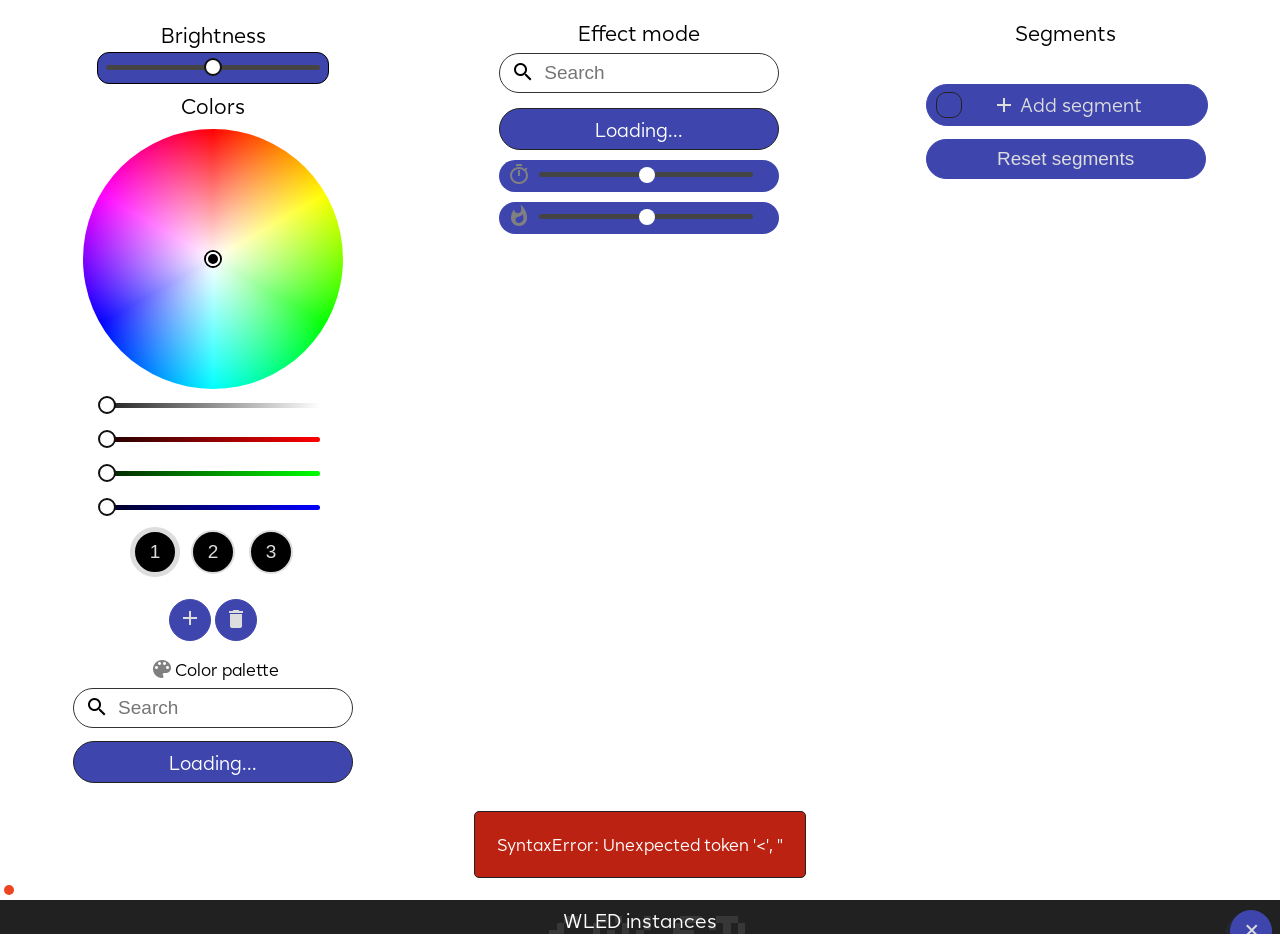
==== Firmware-Development/Ezlopi/components/led_server/data/index.htm @ 2c8d5867 "Add: Brotli compressor script" ====
<!DOCTYPE html>
<html lang="en">
<head>
	<meta name="viewport" content="width=device-width, initial-scale=1, minimum-scale=1">
	<meta charset="utf-8">
	<meta name="theme-color" content="#222222">
	<meta content="yes" name="apple-mobile-web-app-capable">
	<link rel="shortcut icon" href="[data-uri]"/>
	<title>WLED</title>
	<link id="dynamic-css" rel="stylesheet" href="">
</head>
<body onload="onLoad()">

<div id="cv" class="overlay">Loading WLED UI...</div>
<noscript><div class="overlay" style="opacity:1;">Sorry, WLED UI needs JavaScript!</div></noscript>
<div id="bg"></div>

<div class="" id="top">
	<div class="">
		<div class="">
			<p id="buttonPower" onclick="togglePower()" class=""></p>
			<p id="buttonNl" onclick="toggleNl()"></p>
			<p id="buttonSync" onclick="toggleSync()"></p>
			<p id="buttonSr" onclick="toggleLiveview()"></p>
			<p id="buttonI" onclick="toggleInfo()"></p>
			<p id="buttonNodes" onclick="toggleNodes()"></p>
			<p onclick="window.location.href=getURL('/settings');"></p>
			<p id="buttonPcm" onclick="togglePcMode(true)"></p>
		</div>
		<iframe id="liveview" src="about:blank"></iframe>
	</div>
</div>

<div class ="container">
	<div id="Colors" class="tabcontent">
		<div id="briwrap">
			<p style="color: black;" class="hd">Brightness</p>
			<div class="slider">
				<!-- <i class="icons slider-icon" onclick="tglTheme()" style="transform: translateY(2px);">&#xe2a6;</i> -->
				<div style="border: 1px solid black; border-radius: 12px; background-color: #3e46ae;" class="sliderwrap il">
					<input id="sliderBri" onchange="setBri()" oninput="updateTrail(this)" max="255" min="1" type="range" value="128" />
					<div class="sliderdisplay"></div>
				</div>
				<output class="sliderbubble"></output>
			</div>
		</div>
		<p class="labels hd" id="modeLabel">Colors</p>
		<div id="picker" class="noslide"></div>
		<div id="hwrap" class="slider">
			<div tooltip="Hue" class="sliderwrap il">
				<input id="sliderH" class="noslide" oninput="fromH()" onchange="setColor(0)" max="359" min="0" type="range" value="0" step="any">
				<div class="sliderdisplay" style="background: linear-gradient(90deg, #f00 2%, #ff0 19%, #0f0 35%, #0ff 52%, #00f 68%, #f0f 85%, #f00)"></div>
			</div>
		</div>
		<div id="swrap" class="slider">
			<div tooltip="Saturation" class="sliderwrap il">
				<input id="sliderS" class="noslide" oninput="fromS()" onchange="setColor(0)" max="100" min="0" type="range" value="100" step="any">
				<div class="sliderdisplay" style="background: linear-gradient(90deg, #aaa 0%, #f00)"></div>
			</div>
		</div>
		<div id="vwrap" class="slider">
			<div tooltip="Value/Brightness" class="sliderwrap il">
				<input id="sliderV" class="noslide" oninput="fromV()" onchange="setColor(0)" max="100" min="0" type="range" value="100" step="any" />
				<div class="sliderdisplay"></div>
			</div>
		</div>
		<div id="kwrap" class="slider">
			<div tooltip="Kelvin/Temperature" class="sliderwrap il">
				<input id="sliderK" class="noslide" oninput="fromK()" onchange="setColor(0)" max="10091" min="1900" type="range" value="6550" />
				<div class="sliderdisplay"></div>
			</div>
		</div>
		<div id="rgbwrap">
			<div id="rwrap" class="slider">
				<div tooltip="Red channel" class="sliderwrap il">
					<input id="sliderR" class="noslide" oninput="fromRgb()" onchange="setColor(0)" max="255" min="0" type="range" value="128" />
					<div class="sliderdisplay"></div>
				</div>
			</div>
			<div id="gwrap" class="slider">
				<div tooltip="Green channel" class="sliderwrap il">
					<input id="sliderG" class="noslide" oninput="fromRgb()" onchange="setColor(0)" max="255" min="0" type="range" value="128" />
					<div class="sliderdisplay"></div>
				</div>
			</div>
			<div id="bwrap" class="slider">
				<div tooltip="Blue channel" class="sliderwrap il">
					<input id="sliderB" class="noslide" oninput="fromRgb()" onchange="setColor(0)" max="255" min="0" type="range" value="128" />
					<div class="sliderdisplay"></div>
				</div>
			</div>
		</div>
		<div id="wwrap" class="slider">
			<div id="whibri" tooltip="White channel" class="sliderwrap il">
				<input id="sliderW" class="noslide" oninput="fromW()" onchange="setColor(0)" max="255" min="0" type="range" value="128" />
				<div class="sliderdisplay"></div>
			</div>
		</div>
		<div id="wbal" class="slider">
			<div tooltip="White balance" class="sliderwrap il">
				<input id="sliderA" class="noslide" onchange="setBalance(this.value)" max="255" min="0" type="range" value="128" />
				<div class="sliderdisplay"></div>
			</div>
		</div>
		<div id="qcs-w">
			<div class="qcs" onclick="pC('#ff0000');" tooltip="Red" style="background-color:#ff0000;"></div>
			<div class="qcs" onclick="pC('#ffa000');" tooltip="Orange" style="background-color:#ffa000;"></div>
			<div class="qcs" onclick="pC('#ffc800');" tooltip="Yellow" style="background-color:#ffc800;"></div>
			<div class="qcs" onclick="pC('#ffe0a0');" tooltip="Warm White" style="background-color:#ffe0a0;"></div>
			<div class="qcs qcsw" onclick="pC('#ffffff');" tooltip="White" style="background-color:#ffffff;"></div>
			<div class="qcs qcsb" onclick="pC('#000000');" tooltip="Black" style="background-color:#000000;"></div><br>
			<div class="qcs" onclick="pC('#ff00ff');" tooltip="Pink" style="background-color:#ff00ff;"></div>
			<div class="qcs" onclick="pC('#0000ff');" tooltip="Blue" style="background-color:#0000ff;"></div>
			<div class="qcs" onclick="pC('#00ffc8');" tooltip="Cyan" style="background-color:#00ffc8;"></div>
			<div class="qcs" onclick="pC('#08ff00');" tooltip="Green" style="background-color:#08ff00;"></div>
			<div class="qcs" onclick="pC('rnd');" tooltip="Random" style="background:linear-gradient(to right, red, orange, yellow, green, blue, purple);transform: translateY(-11px);">R</div>
		</div>
		<div id="csl">
			<button id="csl0" tooltip="Select slot" class="btn xxs cl" onclick="selectSlot(0);" data-r="0" data-g="0" data-b="0" data-w="0">1</button>
			<button id="csl1" tooltip="Select slot" class="btn xxs cl" onclick="selectSlot(1);" data-r="0" data-g="0" data-b="0" data-w="0">2</button>
			<button id="csl2" tooltip="Select slot" class="btn xxs cl" onclick="selectSlot(2);" data-r="0" data-g="0" data-b="0" data-w="0">3</button>
		</div>
		<p class="labels h" id="cslLabel"></p>
		<div id="hexw">
			<i class="icons sel-icon" onclick="tglRgb()">&#xe22d;</i>
			<input id="hexc" tooltip="Hex RGB" type="text" class="noslide" onkeydown="hexEnter()" autocomplete="off" maxlength="8" />
			<button id="hexcnf" class="btn btn-xs" onclick="fromHex();"><i class="icons btn-icon">&#xe390;</i></button>
		</div>
		<div style="padding: 8px 0;" id="btns">
			<button class="btn btn-xs" tooltip="Pixel Magic Tool" type="button" id="pxmb" onclick="window.location.href=getURL('/pxmagic.htm')"><i class="icons btn-icon">&#xe410;</i></button>
			<button class="btn btn-xs" tooltip="Add custom palette" type="button" onclick="window.location.href=getURL('/cpal.htm')"><i class="icons btn-icon">&#xe18a;</i></button>
			<button class="btn btn-xs" tooltip="Remove custom palette" type="button" id="rmPal" onclick="palettesData=null;localStorage.removeItem('wledPalx');requestJson({rmcpal:true});setTimeout(loadPalettes,250,loadPalettesData);"><i class="icons btn-icon">&#xe037;</i></button>
		</div>
		<p class="labels" id="pall"><i class="icons sel-icon" onclick="tglHex()">&#xe2b3;</i> Color palette</p>
		<div id="palw" class="il">
			<div class="staytop fnd">
				<input type="text" placeholder="Search" oninput="search(this,'pallist')" onfocus="search(this,'pallist')" />
				<i class="icons clear-icon" onclick="clean(this)">&#xe38f;</i>
				<i class="icons search-icon">&#xe0a1;</i>
			</div>
			<div id="pallist" class="list">
				<div class="lstI">
					<label class="radio schkl" onclick="loadPalettes()">
						<div class="lstIcontent">
							<span class="lstIname">
								Loading...
							</span>
						</div>
					</label>
				</div>
			</div>
		</div>
	</div>

	<div id="Effects" class="tabcontent">
		<div id="fx">
			<p class="labels hd" id="modeLabel">Effect mode</p>
			<div class="staytop fnd" id="fxFind" onmousedown="preventBlur(event);">
				<input type="text" placeholder="Search" oninput="search(this,'fxlist')" onfocus="filterFocus(event);search(this,'fxlist');" onblur="filterFocus(event);">
				<i class="icons clear-icon" onclick="clean(this);">&#xe38f;</i>
				<i class="icons search-icon" style="cursor:pointer;">&#xe0a1;</i>
				<div id="filters" class="filter fade">
					<label id="filterPal" tooltip="Uses palette" class="check fchkl">&#x1F3A8;
						<input type="checkbox" data-flt="&#x1F3A8;" onchange="filterFx();">
						<span class="checkmark"></span>
					</label>
					<label id="filter0D" tooltip="Single pixel" class="check fchkl">&#8226;
						<input type="checkbox" data-flt="&#8226;" onchange="filterFx();">
						<span class="checkmark"></span>
					</label>
					<label id="filter1D" tooltip="1D" class="check fchkl">&#8942;
						<input type="checkbox" data-flt="&#8942;" onchange="filterFx();">
						<span class="checkmark"></span>
					</label>
					<label id="filter2D" tooltip="2D" class="check fchkl">&#9638;
						<input type="checkbox" data-flt="&#9638;" onchange="filterFx();">
						<span class="checkmark"></span>
					</label>
					<label id="filterVol" tooltip="Volume" class="check fchkl">&#9834;
						<input type="checkbox" data-flt="&#9834;" onchange="filterFx();">
						<span class="checkmark"></span>
					</label>
					<label id="filterFreq" tooltip="Frequency" class="check fchkl">&#9835;
						<input type="checkbox" data-flt="&#9835;" onchange="filterFx();">
						<span class="checkmark"></span>
					</label>
				</div>
			</div>
			<div id="fxlist" class="list">
				<div class="lstI">
					<label class="radio schkl" onclick="loadFX()">
						<div class="lstIcontent">
							<span class="lstIname">
								Loading...
							</span>
						</div>
					</label>
				</div>
			</div>
		</div>
		<div id="sliders">
			<div id="slider0" class="slider">
				<i class="icons slider-icon" onclick="tglFreeze()">&#xe325;</i>
				<div tooltip="Effect speed" class="sliderwrap il">
					<input id="sliderSpeed" class="noslide" onchange="setSpeed()" oninput="updateTrail(this)" max="255" min="0" type="range" value="128" />
					<div class="sliderdisplay"></div>
				</div>
				<output class="sliderbubble"></output>
			</div>
			<div id="slider1" class="slider">
				<i class="icons slider-icon" onclick="tglLabels()">&#xe409;</i>
				<div tooltip="Effect intensity" class="sliderwrap il">
					<input id="sliderIntensity" class="noslide" onchange="setIntensity()" oninput="updateTrail(this)" max="255" min="0" type="range" value="128" />
					<div class="sliderdisplay"></div>
				</div>
				<output class="sliderbubble"></output>
			</div>
			<div id="slider2" class="slider hide">
				<i class="icons slider-icon">&#xe410;</i>
				<div tooltip="Custom 1" class="sliderwrap il">
					<input id="sliderC1" class="noslide" onchange="setCustom(1)" oninput="updateTrail(this)" max="255" min="0" type="range" value="0" />
					<div class="sliderdisplay"></div>
				</div>
				<output class="sliderbubble"></output>
			</div>
			<div id="slider3" class="slider hide">
				<i class="icons slider-icon">&#xe0a2;</i>
				<div tooltip="Custom 2" class="sliderwrap il">
					<input id="sliderC2" class="noslide" onchange="setCustom(2)" oninput="updateTrail(this)" max="255" min="0" type="range" value="0" />
					<div class="sliderdisplay"></div>
				</div>
				<output class="sliderbubble"></output>
			</div>
			<div id="slider4" class="slider hide">
				<i class="icons slider-icon">&#xe0e8;</i>
				<div tooltip="Custom 3" class="sliderwrap il">
					<input id="sliderC3" class="noslide" onchange="setCustom(3)" oninput="updateTrail(this)" max="31" min="0" type="range" value="0" />
					<div class="sliderdisplay"></div>
				</div>
				<output class="sliderbubble"></output>
			</div>
			<div id="fxopt" class="option fade">
				<label id="opt0" tooltip="Check 1" class="check ochkl hide"><i class="icons">&#xe2b3;</i>
					<input id="checkO1" type="checkbox" onchange="setOption(1, this.checked)">
					<span class="checkmark"></span>
				</label>
				<label id="opt1" tooltip="Check 2" class="check ochkl hide"><i class="icons">&#xe34b;</i>
					<input id="checkO2" type="checkbox" onchange="setOption(2, this.checked)">
					<span class="checkmark"></span>
				</label>
				<label id="opt2" tooltip="Check 3" class="check ochkl hide"><i class="icons">&#xe04c;</i>
					<input id="checkO3" type="checkbox" onchange="setOption(3, this.checked)">
					<span class="checkmark"></span>
				</label>
			</div>
		</div>
	</div>

	<div id="Segments" class="tabcontent">
		<p class="labels hd" id="modeLabel">Segments</p>
		<div id="segcont">
			Loading...
		</div>
		<div id="segutil" class="staybot">
		</div>
		<div id="segutil2">
			<button class="btn btn-s" id="rsbtn" onclick="rSegs()">Reset segments</button>
		</div>
		<p style="display: none;">Transition: <input id="tt" type="number" style="background-color: white; color:black; border: 1px solid black"; min="0" max="65.5" step="0.1" value="0.7">&nbsp;s</p>
		<p id="ledmap" class="hide"></p>
	</div>

	<div id="Presets" class="">
		<div id="pql">
		</div>
		<!-- <p class="labels hd">Presets</p> -->
		<div class="staytop fnd" id="psFind">
			<!-- <input type="text" placeholder="Search" oninput="search(this,'pcont')" onfocus="search(this,'pcont')" /> -->
			<!-- <i class="icons clear-icon" onclick="clean(this);">&#xe38f;</i> -->
			<!-- <i class="icons search-icon">&#xe0a1;</i> -->
		</div>
		<div id="pcont" class="list">
			<!-- <span onclick="loadPresets()">Loading...</span> -->
		</div>
		<div id="putil" class="staybot">
		</div>
	</div>
</div>

<div class="tab bot" id="bot">
	<button class="tablinks" onclick="openTab(0)"><i class="icons">&#xe2b3;</i><p class="tab-label">Colors</p></button>
	<button class="tablinks" onclick="openTab(1)"><i class="icons">&#xe23d;</i><p class="tab-label">Effects</p></button>
	<button class="tablinks" onclick="openTab(2)"><i class="icons">&#xe34b;</i><p class="tab-label">Segments</p></button>
	<!-- <button class="tablinks" onclick="openTab(3)"><i class="icons">&#xe04c;</i><p class="tab-label">Presets</p></button> -->
</div>

<div id="connind"></div>
<div id="toast" onclick="clearErrorToast(100);"></div>
<div id="namelabel" onclick="toggleNodes()"></div>
<div id="info" class="modal">
	<button class="btn btn-xs close" onclick="toggleInfo()"><i class="icons rot45">&#xe18a;</i></button>
	<div id="imgw">
		<img class="wi" alt="" src="[data-uri]" />
	</div>
	<div id="kv">Loading...</div><br>
	<div>
		<button class="btn infobtn" onclick="requestJson()">Refresh</button>
		<button class="btn infobtn" onclick="toggleNodes()">Instance List</button>
		<button class="btn infobtn" onclick="window.open(getURL('/update'),'_self');">Update WLED</button>
		<button class="btn infobtn" id="resetbtn" onclick="cnfReset()">Reboot WLED</button>
	</div>
	<br>
	<span class="h">Made with <span id="heart">&#10084;&#xFE0E;</span> by <a href="https://github.com/Aircoookie/" target="_blank">Aircoookie</a> and the <a href="https://wled.discourse.group/" target="_blank">WLED community</a></span>
</div>

<div id="nodes" class="modal">
	<button class="btn btn-xs close" onclick="toggleNodes()"><i class="icons rot45">&#xe18a;</i></button>
	<div id="ndlt">WLED instances</div>
	<div id="kn">Loading...</div>
	<div style="position:sticky;bottom:0;">
		<button class="btn infobtn" onclick="loadNodes()">Refresh</button>
	</div>
</div>

<div id="mlv2D" class="modal">
	<div id="klv2D" style="width:100%; height:100%">Loading...</div>
</div>

<div id="rover" class="modal">
	<i class="icons huge">&#xe410;</i><br>
	<div id="lv">?</div><br><br>
	To use built-in effects, use an override button below.<br>
	You can return to realtime mode by pressing the star in the top left corner.<br>
	<button class="btn" onclick="setLor(1)">Override once</button>
	<button class="btn" onclick="setLor(2)">Override until reboot</button><br>
	<span class="h">For best performance, it is recommended to turn off the streaming source when not in use.</span>
</div>

<i id="roverstar" class="icons huge" onclick="setLor(0)">&#xe410;</i><br>

<!-- 
	If you want to load iro.js and rangetouch.js as consecutive requests, you can do it like it was done in 0.14.0:
	https://github.com/Aircoookie/WLED/blob/v0.14.0/wled00/data/index.htm
-->
<div id="loaded-content"></div>
<script>
    // Array of CSS and JavaScript resource URLs to load sequentially
    const resourceUrls = [
		'iro.js',
        'rangetouch.js',
        'index.js',
        'index.css'
        // Add more resource URLs as needed
    ];

    // Function to load resources sequentially
    function loadResourcesSequentially() {
        // Get the container element
        const container = document.getElementById('loaded-content');

        // Function to load a single resource
        function loadResource(index) {
            if (index < resourceUrls.length) {
                const resourceUrl = resourceUrls[index];

                if (resourceUrl.endsWith('.css')) {
                    // Load CSS file
                    const linkElement = document.getElementById('dynamic-css');
                    linkElement.href = resourceUrl;
                    linkElement.onload = function() {
                        // Load the next resource recursively
                        loadResource(index + 1);
                    };
                } else if (resourceUrl.endsWith('.js')) {
                    // Load JavaScript file
                    const scriptElement = document.createElement('script');
                    scriptElement.src = resourceUrl;
                    scriptElement.onload = function() {
                        // Load the next resource recursively
                        loadResource(index + 1);
                    };
                    document.body.appendChild(scriptElement);
                }
            }
        }

        // Start loading resources from the first one
        loadResource(0);
    }

    // Call the function to start loading resources sequentially
    loadResourcesSequentially();
</script>
<!-- <script src="iro.js"></script>
<script src="rangetouch.js"></script>
<script src="index.js"></script> -->
</body>
</html>
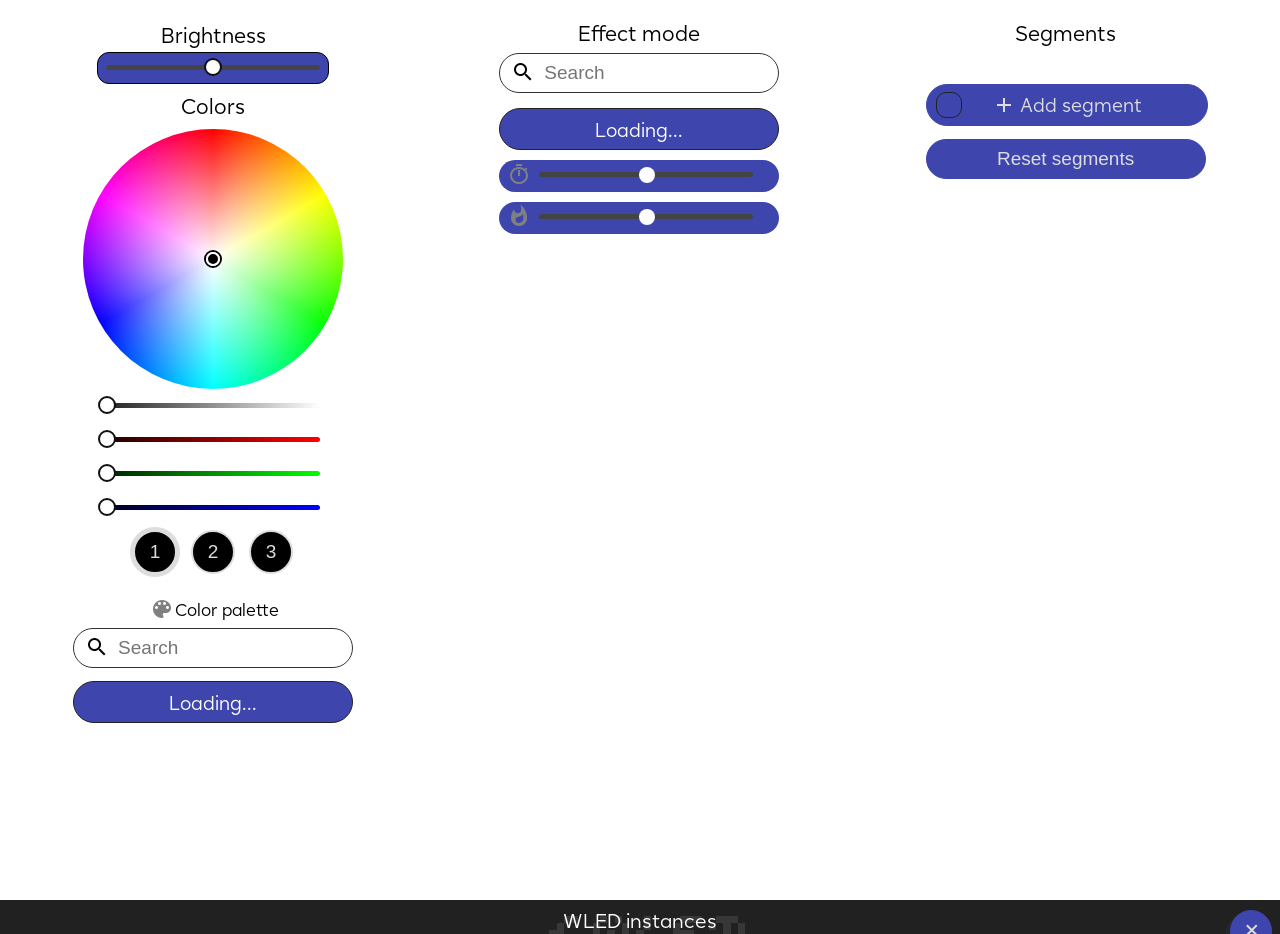
==== commit 447854c1: "Updated: UI latest 10:38-1-18-24" ====
--- a/Firmware-Development/Ezlopi/components/led_server/data/index.htm
+++ b/Firmware-Development/Ezlopi/components/led_server/data/index.htm
@@ -126,7 +126,7 @@
 			<input id="hexc" tooltip="Hex RGB" type="text" class="noslide" onkeydown="hexEnter()" autocomplete="off" maxlength="8" />
 			<button id="hexcnf" class="btn btn-xs" onclick="fromHex();"><i class="icons btn-icon">&#xe390;</i></button>
 		</div>
-		<div style="padding: 8px 0;" id="btns">
+		<div style="padding: 8px 0; display: none;" id="btns">
 			<button class="btn btn-xs" tooltip="Pixel Magic Tool" type="button" id="pxmb" onclick="window.location.href=getURL('/pxmagic.htm')"><i class="icons btn-icon">&#xe410;</i></button>
 			<button class="btn btn-xs" tooltip="Add custom palette" type="button" onclick="window.location.href=getURL('/cpal.htm')"><i class="icons btn-icon">&#xe18a;</i></button>
 			<button class="btn btn-xs" tooltip="Remove custom palette" type="button" id="rmPal" onclick="palettesData=null;localStorage.removeItem('wledPalx');requestJson({rmcpal:true});setTimeout(loadPalettes,250,loadPalettesData);"><i class="icons btn-icon">&#xe037;</i></button>
@@ -294,9 +294,9 @@
 	<!-- <button class="tablinks" onclick="openTab(3)"><i class="icons">&#xe04c;</i><p class="tab-label">Presets</p></button> -->
 </div>
 
-<div id="connind"></div>
-<div id="toast" onclick="clearErrorToast(100);"></div>
-<div id="namelabel" onclick="toggleNodes()"></div>
+<div style="display: none;" id="connind"></div>
+<div style="display: none;" id="toast" onclick="clearErrorToast(100);"></div>
+<div style="display: none;" id="namelabel" onclick="toggleNodes()"></div>
 <div id="info" class="modal">
 	<button class="btn btn-xs close" onclick="toggleInfo()"><i class="icons rot45">&#xe18a;</i></button>
 	<div id="imgw">
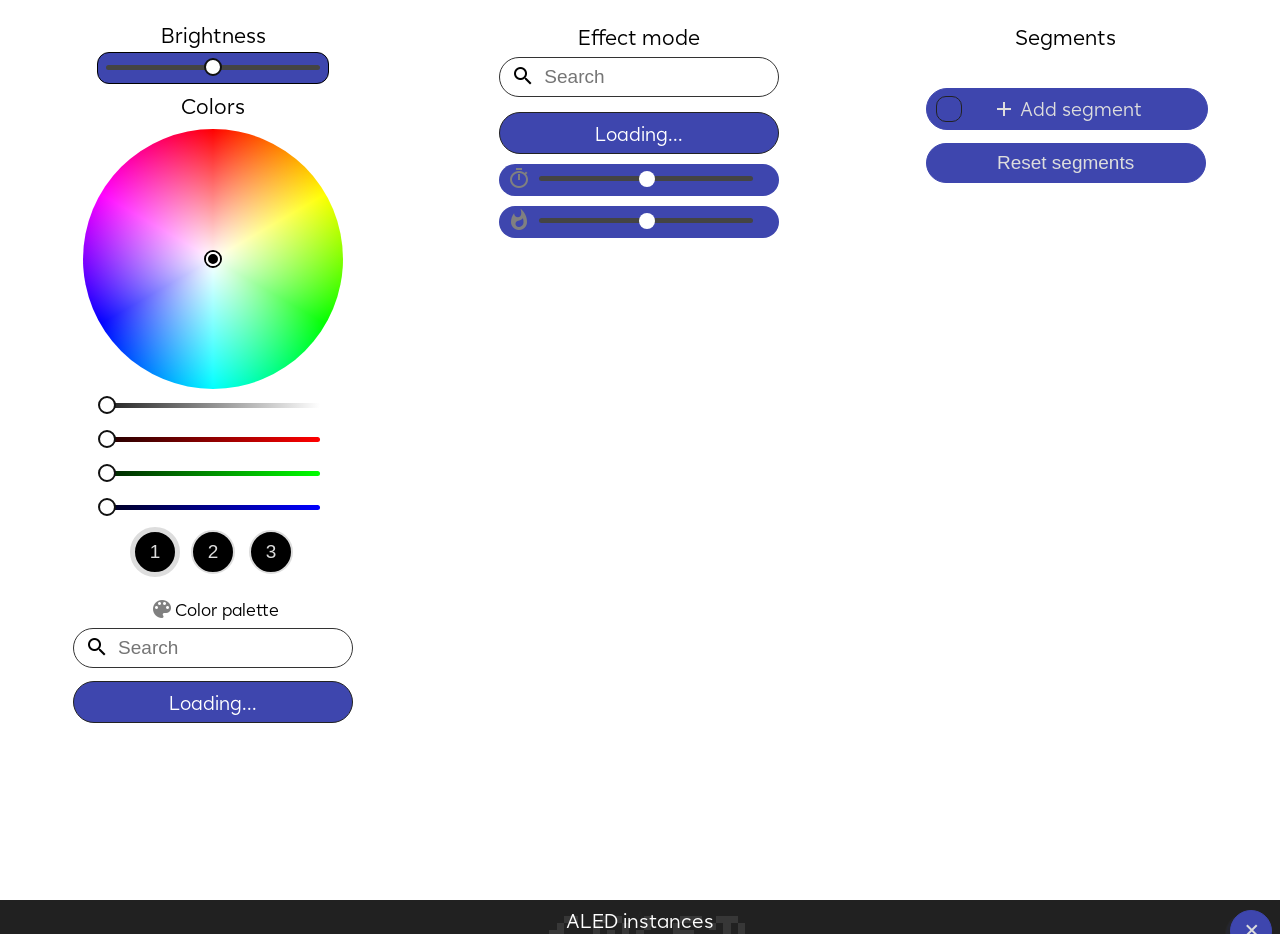
==== commit 27e95194: "Fix: Segment name edit issue Fix: Remove WLED from everywhere possible. Fix: Edit icon styling. Upda" ====
--- a/Firmware-Development/Ezlopi/components/led_server/data/index.htm
+++ b/Firmware-Development/Ezlopi/components/led_server/data/index.htm
@@ -6,13 +6,13 @@
 	<meta name="theme-color" content="#222222">
 	<meta content="yes" name="apple-mobile-web-app-capable">
 	<link rel="shortcut icon" href="[data-uri]"/>
-	<title>WLED</title>
+	<title>ALED</title>
 	<link id="dynamic-css" rel="stylesheet" href="">
 </head>
 <body onload="onLoad()">
 
-<div id="cv" class="overlay">Loading WLED UI...</div>
-<noscript><div class="overlay" style="opacity:1;">Sorry, WLED UI needs JavaScript!</div></noscript>
+<div id="cv" class="overlay">Loading LED UI...</div>
+<noscript><div class="overlay" style="opacity:1;">Sorry, ALED UI needs JavaScript!</div></noscript>
 <div id="bg"></div>
 
 <div class="" id="top">
@@ -306,16 +306,16 @@
 	<div>
 		<button class="btn infobtn" onclick="requestJson()">Refresh</button>
 		<button class="btn infobtn" onclick="toggleNodes()">Instance List</button>
-		<button class="btn infobtn" onclick="window.open(getURL('/update'),'_self');">Update WLED</button>
-		<button class="btn infobtn" id="resetbtn" onclick="cnfReset()">Reboot WLED</button>
+		<button class="btn infobtn" onclick="window.open(getURL('/update'),'_self');">Update ALED</button>
+		<button class="btn infobtn" id="resetbtn" onclick="cnfReset()">Reboot ALED</button>
 	</div>
 	<br>
-	<span class="h">Made with <span id="heart">&#10084;&#xFE0E;</span> by <a href="https://github.com/Aircoookie/" target="_blank">Aircoookie</a> and the <a href="https://wled.discourse.group/" target="_blank">WLED community</a></span>
+	<span class="h">Made with <span id="heart">&#10084;&#xFE0E;</span> by <a href="https://github.com/Aircoookie/" target="_blank">Aircoookie</a> and the <a href="https://ALED.discourse.group/" target="_blank">ALED community</a></span>
 </div>
 
 <div id="nodes" class="modal">
 	<button class="btn btn-xs close" onclick="toggleNodes()"><i class="icons rot45">&#xe18a;</i></button>
-	<div id="ndlt">WLED instances</div>
+	<div id="ndlt">ALED instances</div>
 	<div id="kn">Loading...</div>
 	<div style="position:sticky;bottom:0;">
 		<button class="btn infobtn" onclick="loadNodes()">Refresh</button>
@@ -340,7 +340,7 @@
 
 <!-- 
 	If you want to load iro.js and rangetouch.js as consecutive requests, you can do it like it was done in 0.14.0:
-	https://github.com/Aircoookie/WLED/blob/v0.14.0/wled00/data/index.htm
+	https://github.com/Aircoookie/ALED/blob/v0.14.0/wled00/data/index.htm
 -->
 <div id="loaded-content"></div>
 <script>
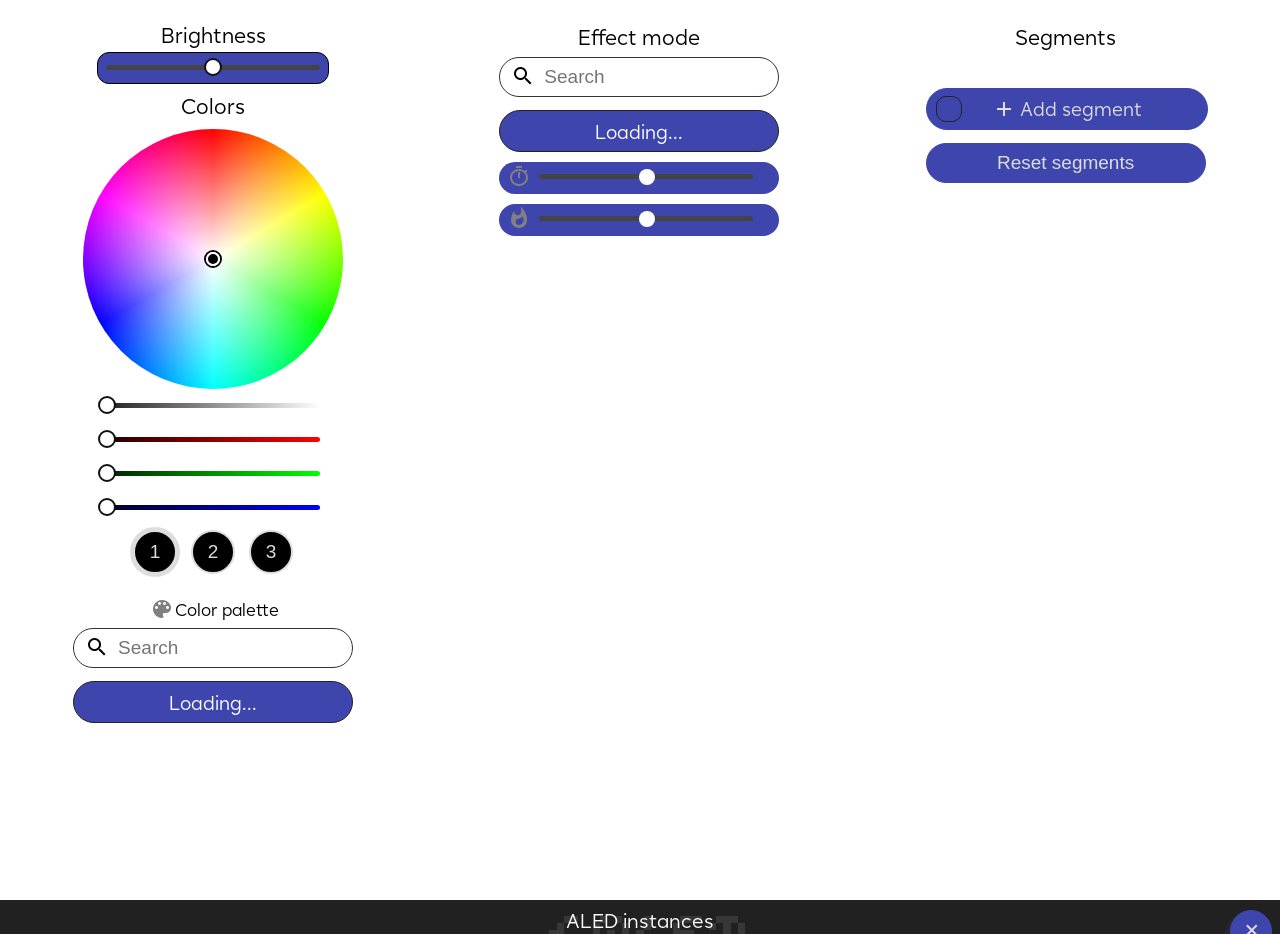
==== commit 33ae6778: "Fix: Palette hide/unhide Add: WLED Icon replaced with Led Strip Update: Hide Filter search as its un" ====
--- a/Firmware-Development/Ezlopi/components/led_server/data/index.htm
+++ b/Firmware-Development/Ezlopi/components/led_server/data/index.htm
@@ -3,11 +3,14 @@
 <head>
 	<meta name="viewport" content="width=device-width, initial-scale=1, minimum-scale=1">
 	<meta charset="utf-8">
-	<meta name="theme-color" content="#222222">
+	<meta name="theme-color" content="#3e46ae">
 	<meta content="yes" name="apple-mobile-web-app-capable">
 	<link rel="shortcut icon" href="[data-uri]"/>
 	<title>ALED</title>
 	<link id="dynamic-css" rel="stylesheet" href="">
+	<link rel="icon" href= 
+	"https://iili.io/Jl69Flp.png"
+          type="image/x-icon"> 
 </head>
 <body onload="onLoad()">
 
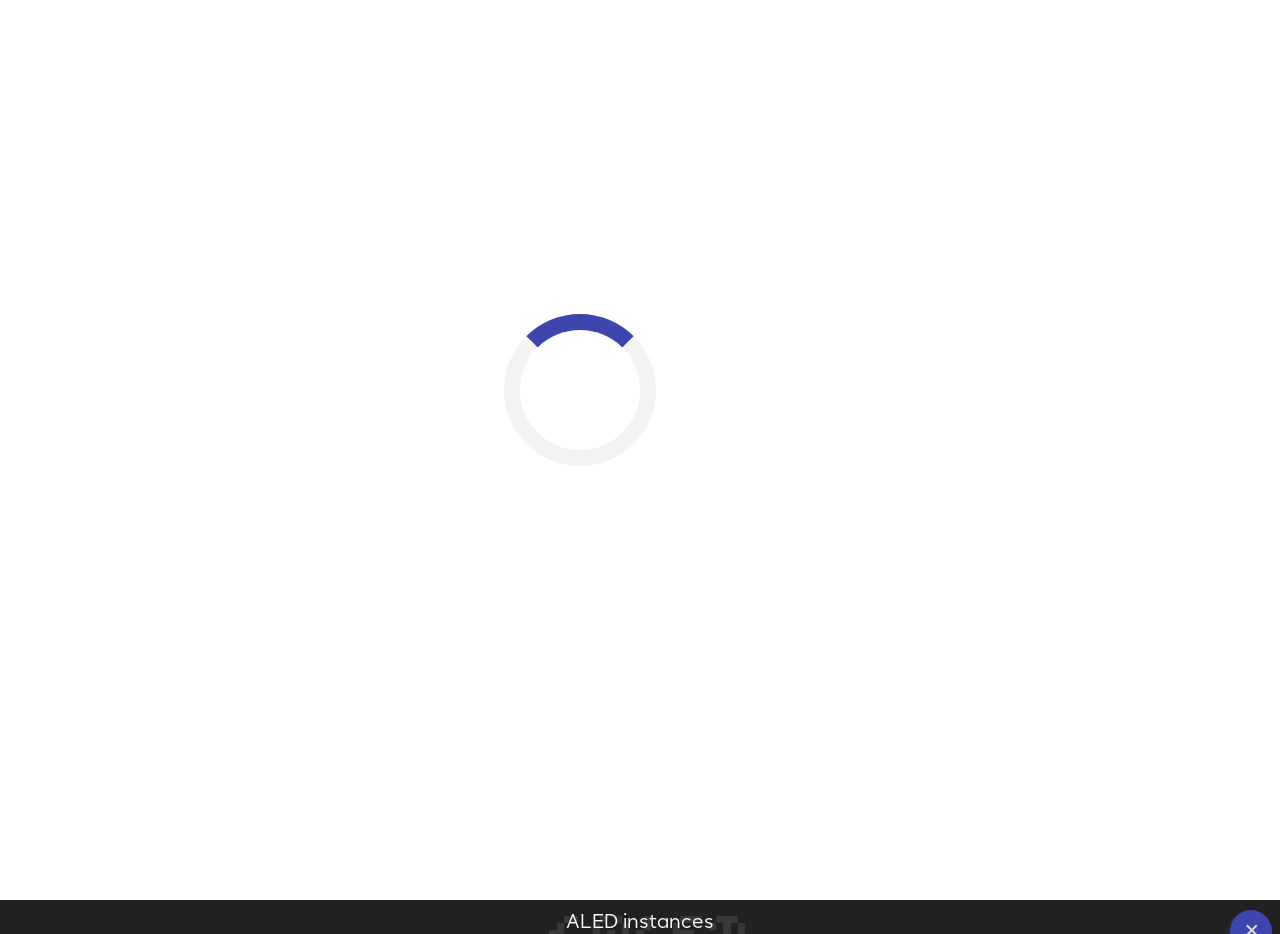
==== commit 665fce3e: "Add: Loading circle on UI Binaries updated." ====
--- a/Firmware-Development/Ezlopi/components/led_server/data/index.htm
+++ b/Firmware-Development/Ezlopi/components/led_server/data/index.htm
@@ -6,13 +6,52 @@
 	<meta name="theme-color" content="#3e46ae">
 	<meta content="yes" name="apple-mobile-web-app-capable">
 	<link rel="shortcut icon" href="[data-uri]"/>
-	<title>ALED</title>
+	<title>EzloPi Addressable LED Config Page</title>
+	<style>
+		#loader-wrapper {
+		position: fixed;
+		top: 0;
+		left: 0;
+		width: 100%;
+		height: 100%;
+		background-color: white;
+		z-index: 9999;
+		}
+
+		.loader {
+		border: 16px solid #f3f3f3; /* Light grey */
+		border-top: 16px solid #3e46ae; /* Blue */
+		border-radius: 50%;
+		width: 120px;
+		height: 120px;
+		animation: spin 1s linear infinite;
+		position: absolute;
+		top: 50%;
+		left: 50%;
+		transform: translate(-50%, -50%);
+		margin-top: -60px; /* Half of the loader's height */
+  		margin-left: -60px; /* Half of the loader's width */
+		}
+
+		@keyframes spin {
+		0% { transform: rotate(0deg); }
+		100% { transform: rotate(360deg); }
+		}
+
+		body {
+		overflow: hidden; /* Prevent scrolling while loader is displayed */
+		}
+	</style>
 	<link id="dynamic-css" rel="stylesheet" href="">
 	<link rel="icon" href= 
-	"https://iili.io/Jl69Flp.png"
+	"https://iili.io/J1J39dN.png"
           type="image/x-icon"> 
 </head>
 <body onload="onLoad()">
+
+<div id="loader-wrapper">
+	<div id="loader" class="loader"></div>
+</div>
 
 <div id="cv" class="overlay">Loading LED UI...</div>
 <noscript><div class="overlay" style="opacity:1;">Sorry, ALED UI needs JavaScript!</div></noscript>
@@ -347,6 +386,15 @@
 -->
 <div id="loaded-content"></div>
 <script>
+	//Loader
+	window.addEventListener("load", function() {
+    setTimeout(function() {
+      var loaderWrapper = document.getElementById("loader-wrapper");
+      // Hide the loader wrapper after a delay (e.g., 2 seconds)
+      loaderWrapper.style.display = "none";
+    }, 2000); // 2000 milliseconds = 2 seconds
+  });
+
     // Array of CSS and JavaScript resource URLs to load sequentially
     const resourceUrls = [
 		'iro.js',
